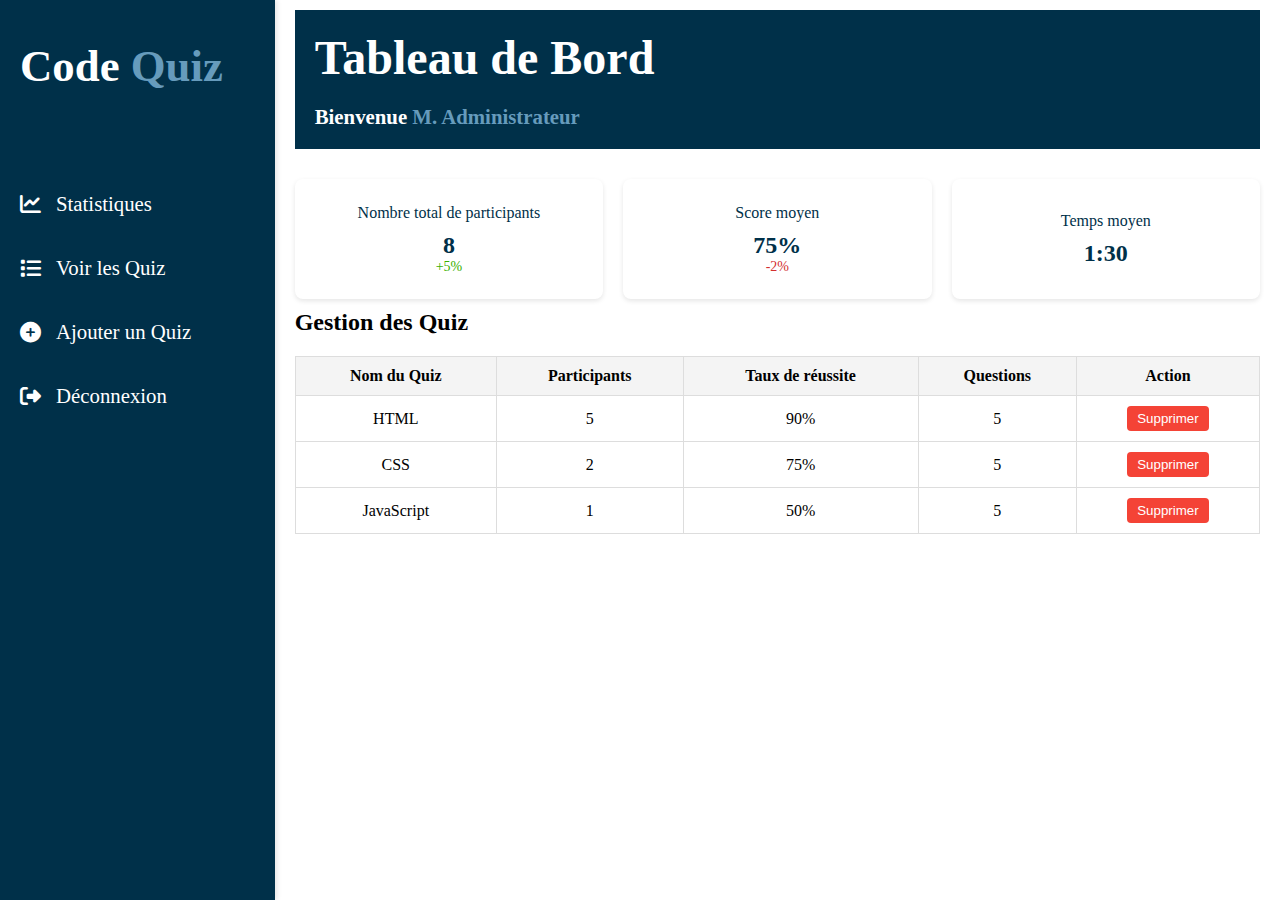
==== dashboard.html @ f44bc965 "first commit" ====
<!DOCTYPE html>
<html lang="en">
<head>
  <meta charset="UTF-8">
  <meta name="viewport" content="width=device-width, initial-scale=1.0">
  <title>Quiz Dashboard</title>
  <link rel="stylesheet" href="style.css">
  <link rel="stylesheet" href="st.css">
  <link rel="stylesheet" href="https://cdnjs.cloudflare.com/ajax/libs/font-awesome/6.5.0/css/all.min.css">

</head>
<body>
  <div class="dashboard">
    <aside class="sidebar">

    <div class="logo" style="margin-left: 20px; margin-top:40px; font-size: 2.8rem;">Code <span style="color: #669bbc;">Quiz</span></div>

    <ul class="menu">
      <li id="statistiqueBtn"><i class="fa-solid fa-chart-line"></i> Statistiques</li>
      <li id="voirQuiz"><i class="fa-solid fa-list"></i> Voir les Quiz</li>
      <li id="AddQuiz"><i class="fa-solid fa-plus-circle"></i> Ajouter un Quiz</li>
      <li id="home"><i class="fa-solid fa-sign-out-alt"></i> Déconnexion</li>
    </ul>
    </aside>

    <!-- Contenu principal -->
     <div class="main">
        <div class="title">
            <h1>Tableau de Bord</h1>
            <p>Bienvenue <span>M. Administrateur</span></p>
        </div>

        <main id="content-contrainer">
     
            <!-- ---------------------------------------- form quiz card to add -->
                <!-- <form id="addQuizForm"> -->
                    <div class="addQuiz-form">
                        <div class="input-container">
                        <label for="quiz-Title">Titre de Quiz</label>
                        <input type="text" id="quiz-Title"  placeholder="Entrez le titre du quiz"  required>
                        </div>
                        
                        <div class="input-container">
                        <label for="quizDifficulty">Difficulté</label>
                        <input type="text" id="quizDifficulty"  placeholder="Facile, Moyenne, Difficile" required>
                        </div>
                        
                        <div class="input-container">
                        <label for="quizQuestions">Nombre de Questions</label>
                        <input type="number" id="quizQuestions" placeholder="Entrez le nombre de questions" required>
                        </div>
                        
                        <div class="input-container">
                        <label for="quizDuration">Durée</label>
                        <input type="number" id="quizDuration" placeholder="Durée en secondes" required>
                        </div>
            
                        <div class="input-container">
                        <label for="quizCategory">Catégorie</label>
                        <input type="text" id="quizCategory" placeholder="Entrez la catégorie" required>
                        </div>
             
                        <div class="button">
                        <button type="submit" id="addQuizBtn">Ajouter le Quiz</button>
                        </div>
                    
                    </div>
                    <!-- -------------------- Box model to add question -->
                    <div class="endQuizBoxModul" id="displayBoxModul">
                        <h2>Le Quiz est ajouté avec succès !</h2>
                        <div class="button">
                          <button onclick="PassToAddQuestion()">Ajouter les Questions</button>
                          <button onclick="backDashbord()">Retour au Dashbord</button>
                        </div>
                    </div>

                <!-- </form> -->
                 <!-- --------------------------------------- From questions -->
        <div class="quiz-form-container" id="questionsForm">
                <div class="input-container">
                    <label for="questionText">Question:</label>
                    <input type="text" id="questionText" placeholder="Entrez la question">
                </div>

                <div class="input-container">
                    <label for="quizType">Type de Question:</label>
                    <select id="quizType" onchange="ChoiceQuestionType()">
                      <option  value="mcq">Choix Multiple</option>
                      <option  value="boolean">Vrai / Faux</option>
                      <option  value="text">Texte</option>
                    </select>
                </div>

                <div class="input-container">
                      <!-- Options pour MCQ -->
                      <div id="mcqOptions">
                        <label>Options:</label>
                        <input type="text" id="option1" placeholder="Option 1">
                        <input type="text" id="option2" placeholder="Option 2">
                        <input type="text" id="option3" placeholder="Option 3">
                        <input type="text" id="option4" placeholder="Option 4">
                      </div>
                        <!-- Options pour Boolean -->
                    <div id="booleanOptions" style="display: none;">
                        <label>Réponse (Vrai ou Faux):</label>
                        <select id="booleanAnswer">
                          <option value="vrai">Vrai</option>
                          <option value="faux">Faux</option>
                        </select>
                      </div>
                         <!-- Correct Answer for Text -->
                    <div id="textAnswer" style="display: none;">
                        <label>Réponse correcte:</label>
                        <input type="text" id="correctTextAnswer" placeholder="Entrez la réponse correcte">
                      </div>
                </div>

                <div class="input-container">
                    <label for="explanation">Explication:</label>
                    <input type="text" id="explanation" placeholder="Explication de la réponse">
                </div>

                <div class="button">
                    <button onclick="addQuestion()" id="addQuestionBtn">Ajouter la Question</button>
                </div>
                  
                
        </div>
            
                
                            <section class="statistiques" id="displayStatistique">
                            <div class="stat-card">
                                <p>Nombre total de participants</p>
                                <h3>8</h3>
                                <span class="stat-change positive">+5%</span>
                            </div>
                            <div class="stat-card">
                                <p>Score moyen</p>
                                <h3>75%</h3>
                                <span class="stat-change negative">-2%</span>
                            </div>
                            <div class="stat-card">
                                <p>Temps moyen</p>
                                <h3>1:30</h3>
                            </div>
                            </section>
                
                            <section class="quiz-management" id="displayQuizManagement">
                            <h2>Gestion des Quiz</h2>
                            <table>
                                <thead>
                                <tr>
                                    <th>Nom du Quiz</th>
                                    <th>Participants</th>
                                    <th>Taux de réussite</th>
                                    <th>Questions</th>
                                    <th>Action</th>
                                </tr>
                                </thead>
                                <tbody>
                                <tr>
                                    <td>HTML</td>
                                    <td>5</td>
                                    <td>90%</td>
                                    <td>5</td>
                                    <td>
                                    <button class="btn delete-btn">Supprimer</button>
                                    </td>
                                </tr>
                                <tr>
                                    <td>CSS</td>
                                    <td>2</td>
                                    <td>75%</td>
                                    <td>5</td>
                                    <td>
                                    <button class="btn delete-btn">Supprimer</button>
                                    </td>
                                </tr>
                                <tr>
                                    <td>JavaScript</td>
                                    <td>1</td>
                                    <td>50%</td>
                                    <td>5</td>
                                    <td>
                                    <button class="btn delete-btn">Supprimer</button>
                                    </td>
                                </tr>
                                </tbody>
                            </table>
                            </section>
                            <div class="main-container">
                            </div>
            
                </main>
     </div>
   
  </div>
  <script src="quiz.js"></script>
  <script>
    var statistiqueBtn = document.getElementById('statistiqueBtn');
    var addQuiz = document.getElementById('AddQuiz');
    var statistique = document.getElementById('displayStatistique');
    var quizManagement = document.getElementById('displayQuizManagement');
    var addQuizForm = document.querySelector('.addQuiz-form');
    var voirQuiz = document.getElementById('voirQuiz');
    var boxModul = document.getElementById('displayBoxModul');
    var addQuizBtn = document.getElementById('addQuizBtn');
    var container = document.querySelector('.main-container'); 
    var dashboardMainContainer = document.getElementById('content-contrainer');
    var questionsForm = document.getElementById('questionsForm');
        container.style.display = 'none';
        addQuizForm.style.display = 'none';
        boxModul.style.display = 'none';

    statistiqueBtn.addEventListener('click', ()=>{
      statistique.style.display = 'flex';
      quizManagement.style.display = 'block';
      addQuizForm.style.display = 'none';
      container.style.display = 'none';
      questionsForm.style.display = 'none';
       
    })

 
   addQuiz.addEventListener('click', ()=>{
    statistique.style.display = 'none';
    quizManagement.style.display = 'none';
    container.style.display = 'none';
    addQuizForm.style.display = 'block';
    questionsForm.style.display = 'none';
    
   })


   voirQuiz.addEventListener('click', ()=>{
    statistique.style.display = 'none';
    quizManagement.style.display = 'none';
    addQuizForm.style.display = 'none'
    container.style.display = 'flex';
    container.style.gap = '20px';
    container.style.flexWrap = 'wrap';
    container.style.justifyContent = 'center'; 
    questionsForm.style.display = 'none';
    
   })
// ------------------------------------------------- back to home
   var home = document.getElementById('home');
    home.addEventListener('click', ()=>{
    window.location.href = 'index.html';
  })
  

    let buttonAddQuiz = document.getElementById('addQuizBtn');

    buttonAddQuiz.addEventListener('click', () => {
        let quizTitle = document.getElementById('quiz-Title').value.trim();
        let quizDifficulty = document.getElementById('quizDifficulty').value.trim();
        let quizQuestionsCount = parseInt(document.getElementById('quizQuestions').value);
        let quizDuration = parseInt(document.getElementById('quizDuration').value);
        let quizCategory = document.getElementById('quizCategory').value.trim();

        let newCardQuiz = {
            title: quizTitle,
            difficulty: quizDifficulty,
            questionsCount: quizQuestionsCount,
            duration: quizDuration,
            category: quizCategory
        };

        let ArrayQuizCards = JSON.parse(localStorage.getItem('newCardsQuiz'));

        if (!Array.isArray(ArrayQuizCards)) {
            ArrayQuizCards = [];
        }

        ArrayQuizCards.push(newCardQuiz);
        localStorage.setItem('newCardsQuiz', JSON.stringify(ArrayQuizCards));
        addQuizForm.style.display = 'none';
        dashboardMainContainer.style.alignItems = 'center';
        boxModul.style.display = 'block';
        boxModul.style.width = '100%';

    });
    
   function PassToAddQuestion(){
        boxModul.style.display = 'none';
        questionsForm.style.display = 'block';
    }


   // ---------------------------------------- show quiz cards in dashboard
   let quizCardsInfoJs = JSON.parse(localStorage.getItem('quizCardsInfo'));
         
         for (let card in quizCardsInfoJs) {
         let info = quizCardsInfoJs[card];
         
         let newCard = document.createElement('div');
         newCard.classList.add('quiz-card');
         
         newCard.innerHTML = `
             <img src="/images/img.png" alt="">
             <h3>${info.title}</h3>
             <p>${info.numberOfQuestions} questions - ${info.duration} secondes</p>
             <p class="level">Difficulté : <span id="${info.difficulty}">${info.difficulty}</span></p>
             <button class="startBtn deleteQuiz" data-category="${info.category}">Supprimer</button>
         `;
          container.appendChild(newCard);
        }
   
        //  ------------------------------------------------------------------- to show new cart Quiz
         let newCardsQuiz = JSON.parse(localStorage.getItem('newCardsQuiz'));
         
         for (let card in newCardsQuiz) {
            let info = newCardsQuiz[card];
            
            let newCard = document.createElement('div');
            newCard.classList.add('quiz-card');
            
            newCard.innerHTML = `
                <img src="/images/img.png" alt="">
                <h3>${info.title}</h3>
                <p>${info.questionsCount} questions - ${info.duration} secondes</p>
                <p class="level">Difficulté : <span id="${info.difficulty}">${info.difficulty}</span></p>
                <button class="startBtn deleteQuiz" data-category="${info.category}">Supprimer</button>
            `;
            container.appendChild(newCard);
     
         }
function ChoiceQuestionType() {
  
        let quizType = document.getElementById('quizType').value;
        let mcqType = document.getElementById('mcqOptions');
        let boolean = document.getElementById('booleanOptions');
        let textType = document.getElementById('textAnswer');
        
        if( quizType === 'mcq'){
            mcqType.style.display = 'block';
            boolean.style.display = 'none';
            textType.style.display = 'none';
        }
        else if(quizType === 'boolean'){
            boolean.style.display = 'block';
            textType.style.display = 'none'; 
            mcqType.style.display = 'none';
        }
        else{
            textType.style.display = 'block';
            mcqType.style.display = 'none';
            boolean.style.display = 'none';
        }
}

  </script>

</body>
</html>
---- style.css ----
* {
    margin: 0;
    padding: 0;
    box-sizing: border-box;
    list-style: none;
    text-decoration: none;
}
:root {
    --main-color: #1b263b;
    --seconde-color: #415a77;
    --third-color:#e0e1dd;
    --black-color: #000000;
    --white-color:#ffffff;
  }
/* -------------------------------------------- Header */
header{
    width: 100vw;
    background-color: var(--main-color);
}
.container-nav{
    width: 85%;
    display: flex;
    justify-content: space-between;
    align-items: center;
    color: #FFF;
    margin-inline: auto;
    padding: 1.5rem 0;
}
.logo {
    font-size: 2rem;
    font-weight: 900;
    color: #fff;
}
.logo span {
    color: var(--seconde-color);
}
.navbar-menu {
    display: flex;
    gap: 3rem;
}
.navbar-menu a {
    color: white;
    text-decoration: none;
    font-size: 1.2rem;
    transition: color 0.3s;
}
.navbar-menu a:hover {
    color: var(--seconde-color); 
}
.navbar-button {
    background-color: var(--seconde-color); 
    color: #FFF;
    padding: 10px 20px;
    border: none;
    border-radius: 6px;
    cursor: pointer;
    font-size: 1rem;
    transition: background-color 0.3s;
}
.navbar-button:hover {
    background-color: var(--white-color);
    color: var(--main-color);
}

/* ------------------------------------------------Hero Section */
.hero {
   width: 100vw;
   background-image: url('/images/bg.jpg');
   background-size: contain;
   background-repeat: no-repeat;
   background-position: center;
}
.container-hero{
    height:83vh;
    width: 85%;
    display: flex;
    flex-direction: column;
    justify-content: flex-end;
    align-items: center;
    text-align: center;
    margin-inline: auto;
    padding: 2rem 0;
    color: #000;
}
.hero .hero-button {
    background-color: var(--main-color) ;
    color: #fff;
    padding: 10px 20px;
    font-size: 1.1em;
    border: none;
    border-radius: 6px;
    cursor: pointer;
    transition: background-color 0.3s;
}
.hero .hero-button:hover {
    background-color: var(--seconde-color);
 
}
/* ------------------------------------- cart quiz home */
.quiz-homePage{
    width: 80vw;
    margin-inline: auto;
    display: flex;
    flex-wrap: wrap;
    justify-content: center;
    gap: 20px;
    padding: 50px 0;
    box-shadow: 0 4px 8px rgba(0, 0, 0, 0.1);
}
.quiz-homePage .titre{
    display: flex;
    flex-direction: column;
    width: 100%;
    text-align: center;
}

.quiz-homePage p{
    font-size: 2.5em;
    font-weight: 800;
    padding: 20px 0;
    width: 80%;
    margin-inline: auto;
    color: var(--main-color);
}
.quiz-home-container{
    width: 80vw;
    margin-inline: auto;
    display: flex;
    flex-wrap: wrap;
    justify-content: center;
    gap: 20px;
    padding: 50px 0;
}
.quiz-card {
    background-color:#eee;
    border-radius: 8px;
    box-shadow: 0 4px 8px rgba(0, 0, 0, 0.1);
    width: 300px;
    height: 340px;
    margin-bottom: 20px;
    text-align: center;
    transition: transform 0.5s, box-shadow 0.3s;
}

.quiz-card img{
    width: 100%;
    height: 60%;
    object-fit: fit-content;
}
.quiz-card:hover {
    transform: translateY(-10px);
    box-shadow: 0 6px 12px rgba(0, 0, 0, 0.2);
}
.quiz-card h3 {
    font-size: 1.3em;
    padding: 5px;
    color: var(--main-color);
}
.quiz-card p {
    font-size: 1em;
    font-weight: 500;
    padding: 2px;
    color: #777;
}
.quiz-card p #facile{
    color: #38b000;
    font-weight: 800;
}
.quiz-card p #moyenne{
    color: #f18701;
    font-weight: 800;
}
.quiz-card p #dificile{
    color: red;
    font-weight: 800;
}
.startBtn {
    background-color: var(--seconde-color);
    color: white;
    padding: 8px 20px;
    margin: 5px 0;
    border: none;
    border-radius: 6px;
    cursor: pointer;
    font-size: 15px;
}
.startBtn:hover {
    background-color: var(--main-color);
}

/* -----------------footer ------------------ */

footer{
    background-color: var(--main-color);
}
.footer-container {
    width: 85%;
    margin: 0 auto;
   
} 
.footer-container .part-1 {
    display: flex;
    justify-content: space-between;
    padding: 30px;
    border-bottom: 2px solid var(--seconde-color);
}
/* ----------------- footer part 1 */
.part-1 h5 {
    font-size: 1.5em;
    color: #fff;
}
.part-1 h5 span{
    color: var(--seconde-color);
}
.part-1 button{
    padding: 8px 16px;
    font-size: 1rem;
    border: none;
    border-radius: 6px;
    color:#fff;
    background-color: var(--black-color);
}
.part-1 button:hover{
    cursor: pointer;   
    background-color: var(--seconde-color);
    box-shadow: 0 2px 10px ;
    transform: translateY(-2px);
    transition: transform 0.3s ease;
}
/* ----------------- footer part 2 */
.part-2 {
    display: flex;
    justify-content: space-between;
    align-items: center;
    padding: 20px;
}

.part-2 .sub-nav a {
    text-decoration: none;
    color:#fff;
    font-size: 1em;
    padding: 0 1em;
    transition: color 0.3s;
}
.part-2 .sub-nav a:hover{
    color: var(--seconde-color); 
    filter: drop-shadow(1px 1px 20px #fff);
}

.social-icons a {
    margin: 0 20px;
}

.social-icons a i {
    font-size: 18px; 
    color: #fff;
    transition: 0.3s ease;
}

.social-icons a:hover i {
    color: var(--seconde-color); 
    filter: drop-shadow(1px 1px 20px #fff);
    transform: scale(1.2); 
}

@media screen  and (max-width: 800px){

    .container-nav .logo {
        font-size: 1.2rem;
    }
    .navbar-menu {
        gap: 2rem;
    }
    .navbar-menu a {
        font-size: 1rem;

    }
    .navbar-button {
        padding: 8px 16px;
        font-size: 0.8em;
    }
    .hero .hero-button {
        padding: 9px 18px;
        font-size: 1em;
    }
    .quiz-homePage p{
        font-size: 2.2em;
    }
  
}

@media screen  and (max-width: 950px){
    .container-nav .logo {
        font-size: 1.3rem;
    }
  
    .navbar-menu a {
        font-size: 1.1rem;

    }
    .navbar-button {
        padding: 9px 18px;
        font-size: 0.8em;
    }
    .quiz-homePage p{
        font-size: 2.2em;
    }
      /* ------------------------les cards ---------------- */
      .quiz-card h3 {
        font-size: 1.2em;
        padding: 8px 0;
    }
    .quiz-card p {
        font-size: 0.9em;
        padding: 3px;
    }
    .startBtn {
        padding: 6px 18px;
        font-size: 14px;
    }

    /* --------------------------footer  */
    
    .part-1 h5 {
        font-size: 1.2em;
    }
    .part-1 button{
        padding: 7px 15px;
        font-size: 0.9em;
    }
    .part-2 .sub-nav a {
        font-size: 0.9em;
    }
    
    .social-icons a {
        margin: 0 16px;
    }
    
    .social-icons a i {
        font-size: 16px; 
    }
    
}

@media screen  and (max-width: 770px){
    .container-nav .logo {
        font-size: 1.2rem;
        font-weight: 900;
        color: #fff;
    }
  
    .navbar-menu a {
        display: none;
    }
    .navbar-button {
        padding: 7px 14px;
        font-size: 0.8em;
    }
    .hero .hero-button {
        padding: 7px 15px;
        font-size: 0.8em;
    }
    

}
@media screen  and (max-width: 555px){
    .quiz-homePage p{
        font-size: 2em;
    }
    .quiz-card h3 {
        font-size: 1.2em;
        padding: 8px 0;
    }
    .quiz-card p {
        font-size: 1em;
        padding: 3px;
    }
    .startBtn {
        padding: 6px 16px;
        font-size: 14px;
    }
    /* ---------------footer ---------- */
    .part-1 h5 {
        font-size: 1em;
    }
    .part-1 button{
        padding: 6px 12px;
        font-size: 0.8em;
    }
    .part-2 .sub-nav a {
        font-size: 0.8em;
    }
    
    .social-icons a {
        margin: 0 15px;
    }
    
    .social-icons a i {
        font-size: 15px; 
    }
    .part-2 {
        display: flex;
        flex-direction: column;
        gap: 10px;
        padding: 16px;
    }

}



/* ------- quiz  */

.quizHeader{
    width: 100vw;
    height: 15vh;
    background-color:var(--main-color);
    font-weight: 900;
    color: #fff;
    display: flex;
    justify-content: space-around;
    align-items: center;
}
/* -------------------------- Progress count ------------------------- */
.progressLine{
    height: 10px;
    background: var(--third-color);
    position: relative;
}
.progressCount{
    position: absolute;
    height: 10px;
    width: 0;
    background-color: var(--seconde-color);
}
/* --------------------------- Quiz container (hero) ------------------ */
.quizContainer{
    height: calc(85vh - 10px) ;
    display: flex;
    justify-content: center;
    align-items: center;
}
/* --------------------------- Quiz Box ------------------------- */
.quizBox{
    width: 75%;
    color: #000;
    padding: 20px;
    text-align: center;
    background-color: var(--third-color);
    border-radius: 6px;
}
/* --------------------------- Title --------------------------- */
#quizTitle{
    color: var(--main-color);
    padding: 30px 0;
    height: 110px;
    margin-bottom: 20px;
}
/* -------------------------- Options --------------------------- */
.optionsBox{
    height: 200px;
    display: flex;
    flex-direction: column;
    justify-content: center;
}
.optionsBox .op{
    width: 100%;
    margin-bottom: 10px;
    line-height: 40px;
    background-color: var(--white-color);
    text-align: center;
    cursor: pointer;
    border-radius: 4px;
    border: none;
}
.optionsBox .op:hover{
    background-color: #eee;
}
/* ------------------------ Button to pass ---------------------- */
.quizBtn{
    width: 150px;
    height: 40px;
    margin-top: 10px;
    background-color: var(--seconde-color);
    color: #fff;
    border: none;
    border-radius: 6px;
    font-size: 1em;
}
.quizBtn:hover{
    background-color: var(--main-color);
    cursor: pointer;
}
.exp{
    height: 120px;
    width: calc(75% - 40px);
    background-color: #fff;
    box-shadow: 0 5px 15px rgba(0, 0, 0, 0.1);
    color: var(--main-color);
    position: absolute;
    display: none;
    line-height: 120px;
    font-size: 1.2em;
}
#input {
    width: 100%;
    padding: 10px;
    margin-top: 60px;
    text-align: center;
    border-radius: 4px;
    border: none;
    box-shadow: 0 5px 15px rgba(0, 0, 0, 0.1);
}
#input:focus{
    outline: none;  
}

.booleanOp{
    width: 100%;
    margin-bottom: 10px;
    line-height: 40px;
    background-color: var(--white-color);
    text-align: center;
    cursor: pointer;
    border-radius: 4px;
    border: none;
}
.booleanOp:hover{
    background-color: #eee;
}
.btnMgTp{
    margin-top: 50px;
}

.endQuizBoxModul{
    width: 80%;
    display: flex;
    justify-content: center;
    flex-direction: column;
    align-items: center;
    text-align: center;
    background-color: #fff;
    box-shadow: 0 5px 15px rgba(0, 0, 0, 0.1);
    border-radius: 6px;
    padding: 30px;
}

.endQuizBoxModul h2{
    font-size: 2.5rem;
    padding: 20px;
    color: #1b263b;
}
.endQuizBoxModul p{
    font-size: 1.5rem;
    padding: 20px;
    color: #1b263b;
}
.endQuizBoxModul p span{
    color: #777;
    font-size: 2rem;
}
.endQuizBoxModul .button{
    display: flex;
    justify-content: center;
    align-items: center;
    gap: 20px;
}
.endQuizBoxModul .button button{
    min-width: 150px;
    max-width: 200px;
    height: 40px;
    padding: 10px;
    margin-top: 10px;
    background-color: var(--seconde-color);
    color: #fff;
    border: none;
    border-radius: 6px;
    font-size: 1em;
}
.endQuizBoxModul button:hover{
    background-color: var(--main-color);
    cursor: pointer;
}

.dashboard {
    display: flex;
  }
  
  .sidebar {
    width: 280px;
    background-color: #003049;
    color: #fff;
    min-height: 100vh;
    box-shadow: 2px 0 5px rgba(0, 0, 0, 0.1);
  }
  
  
  .menu {
    list-style: none;
    text-align: center;
    margin-top: 80px;
  }
  
  .menu li {
    padding: 15px 20px;
    display: flex;
    align-items: center;
    cursor: pointer;
    font-size: 1.3rem;
    padding: 20px;
  }
  
  .menu li i {
    margin-right: 15px;
  }
  
  .menu li:hover {
    background-color: #669bbc;
  }
  
  /* Main Content */
  .main {
    display: flex;
    flex-direction: column;
    padding: 10px 20px 20px 20px;
    width: 80vw;
  }
  .main .title{
   padding: 20px;
   background-color: #003049;
   color: #fff;
 
  }
  .main .title{
    font-size: 1.5rem;
    margin-bottom: 20px;
    font-weight: 800;
  }
  .main .title p{
    padding-top: 20px;
    font-size: 1.3rem;

  }
  .main .title p span{
    color: #669bbc;
   
  }

  
  header h1 {
    font-size: 28px;
    margin-bottom: 5px;
  }
  

  /* -----------------------------------Statistiques box cards */
  .statistiques {
    display: flex;
    justify-content: center;
    align-items: center;
    height: 140px;
    gap: 20px;
    /* margin-bottom: 10px; */
  }
  
  .stat-card {
    background-color: #fff;
    width: 100%;
    height: 120px;
    border-radius: 8px;
    padding: 20px;
    box-shadow: 0 2px 5px rgba(0, 0, 0, 0.1);
    display: flex;
    flex-direction: column;
    justify-content: center;
    align-items: center;
    color: #003049;
  }
  .stat-card p{
    color: #003049;
    font-weight: 500;
    padding-bottom: 10px;
  }
  .stat-card h3 {
    font-size: 24px;
  }
  .stat-card:hover{
    color: #669bbc;
  }
  .stat-change {
    font-size: 14px;
  }
  .positive{
    color: #38b000;
  }
  .negative{
    color: #d32f2f;
  }
 
  /* ------------------------------------------  end statistique box*/
  
  /* ----------------------------Gestion des Quiz : show table quiz added and delete posibility */
  .quiz-management table {
    width: 100%;
    border-collapse: collapse;
    margin-top: 20px;
  }

  .quiz-management th, 
  .quiz-management td {
    padding: 10px;
    border: 1px solid #ddd;
    text-align: center;
  }
  
  .quiz-management th {
    background-color: #f4f4f4;
  }
  
  .quiz-management .btn {
    padding: 5px 10px;
    border: none;
    border-radius: 4px;
    cursor: pointer;
  }
  
  /* .edit-btn {
    background-color: #ffc107;
    color: #fff;
  } */
  
  .delete-btn {
    background-color: #f44336;
    color: #fff;
  }
  
  /* .edit-btn:hover {
    background-color: #e0a800;
  } */
  
  .delete-btn:hover {
    background-color: #d32f2f;
  }

  .addQuiz-form {
    width: 400px;
    margin: 0 auto;
    padding: 25px 20px 10px 20px;
    border-radius: 10px;
    background-color: #e5e5e5;
    box-shadow: 0 4px 6px rgba(0, 0, 0, 0.1);
    display: none;
  }
  
  .input-container {
    margin-bottom: 15px;
    border-radius: 4px;
  }
  
  .input-container label {
    font-weight: 600;
    color: #003049;
  }
  
  .input-container input {
    width: 100%;
    margin: 2px  auto;
    padding: 10px 12px;
    border: none;
    border-radius: 4px;
  }

  .button{
    display: flex;
    justify-content: center;
    align-items: center;
  }
  
  #addQuizBtn {
    width: 150px;
    padding: 10px;
    font-size: 0.9em;
    color: #fff;
    background-color: #003049;
    border: none;
    border-radius: 4px;
    margin: 0  auto;
  }
  
  #addQuizBtn:hover {
    background-color: #669bbc;
    cursor: pointer;
  }
  

#addQuizForm{
    display: flex;
    justify-content: center;
    align-items: center;
}
#displayBoxModul{
    display: none;
}
#questionsForm{
    display: none;
}
#displayBoxModul{
    display: none;
}
.quiz-form-container{
    width: 400px;
    margin: 0 auto;
    padding: 25px 20px 10px 20px;
    border-radius: 10px;
    background-color: #e5e5e5;
    box-shadow: 0 4px 6px rgba(0, 0, 0, 0.1);
    display: none;
}
#addQuestionBtn{
    width: 150px;
    padding: 10px;
    font-size: 0.9em;
    color: #fff;
    background-color: #003049;
    border: none;
    border-radius: 4px;
    margin: 0  auto;
}
#quizType{
    width: 100%;
    padding: 8px;
    border-radius: 4px;
    background-color: #e5e5e5;
    border: 1px solid #1b263b;
    margin-top: 5px;
}

#booleanAnswer{
    width: 100%;
    padding: 8px;
    border-radius: 4px;
    background-color: #e5e5e5;
    border: 1px solid #1b263b;
    margin-top: 5px;
}
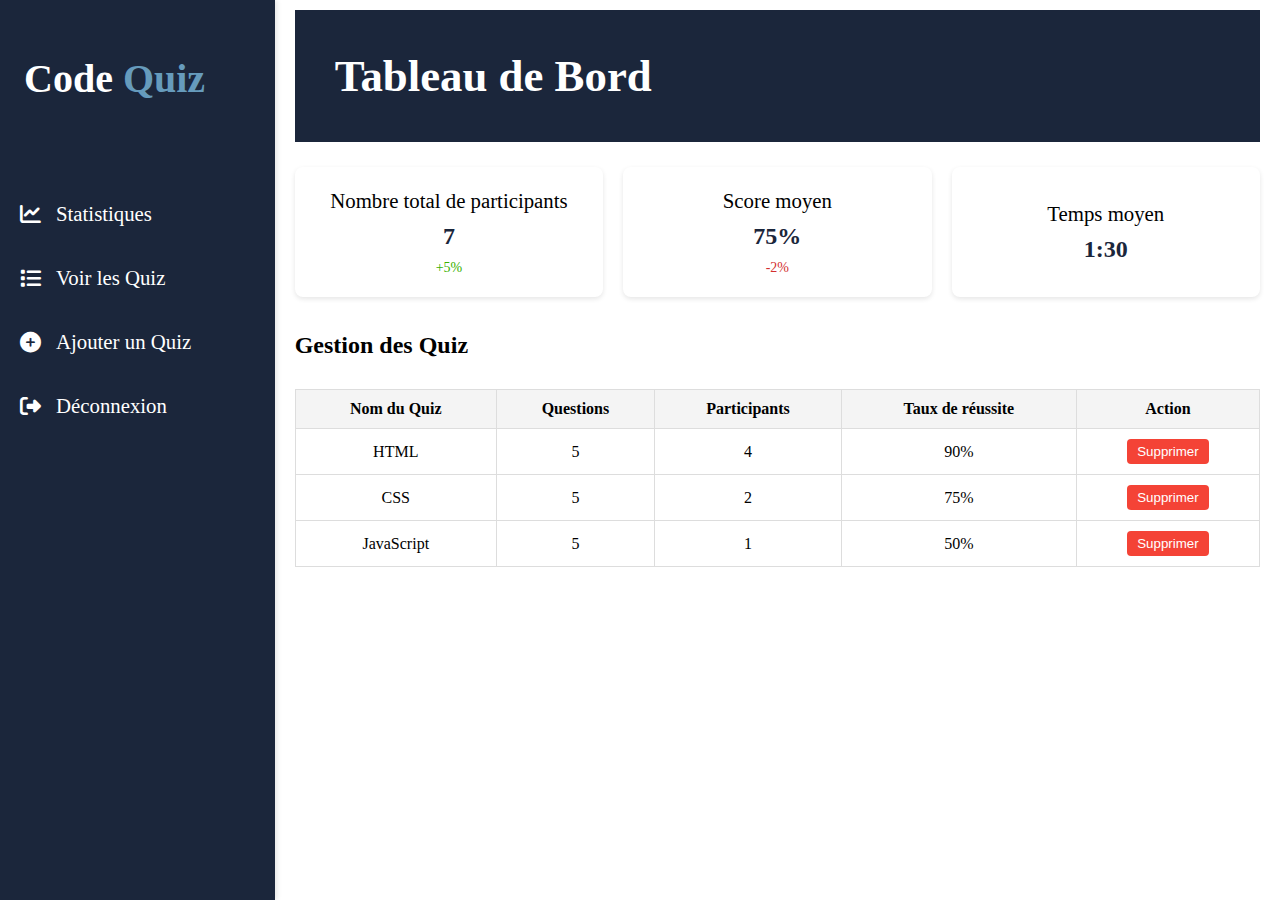
==== commit 70392eb8: "last update" ====
--- a/dashboard.html
+++ b/dashboard.html
@@ -5,7 +5,6 @@
   <meta name="viewport" content="width=device-width, initial-scale=1.0">
   <title>Quiz Dashboard</title>
   <link rel="stylesheet" href="style.css">
-  <link rel="stylesheet" href="st.css">
   <link rel="stylesheet" href="https://cdnjs.cloudflare.com/ajax/libs/font-awesome/6.5.0/css/all.min.css">
 
 </head>
@@ -13,7 +12,7 @@
   <div class="dashboard">
     <aside class="sidebar">
 
-    <div class="logo" style="margin-left: 20px; margin-top:40px; font-size: 2.8rem;">Code <span style="color: #669bbc;">Quiz</span></div>
+    <div class="logo" style="margin-left: 24px; margin-top:55px; font-size: 2.5rem;">Code <span style="color: #669bbc;">Quiz</span></div>
 
     <ul class="menu">
       <li id="statistiqueBtn"><i class="fa-solid fa-chart-line"></i> Statistiques</li>
@@ -27,7 +26,6 @@
      <div class="main">
         <div class="title">
             <h1>Tableau de Bord</h1>
-            <p>Bienvenue <span>M. Administrateur</span></p>
         </div>
 
         <main id="content-contrainer">
@@ -68,9 +66,9 @@
                     <!-- -------------------- Box model to add question -->
                     <div class="endQuizBoxModul" id="displayBoxModul">
                         <h2>Le Quiz est ajouté avec succès !</h2>
+                        <input type="number" placeholder="Entrer le nombre des questions  " id="inputNbrQuestions" style="width: 60%;padding: 10px 12px; margin: 10px;">
                         <div class="button">
                           <button onclick="PassToAddQuestion()">Ajouter les Questions</button>
-                          <button onclick="backDashbord()">Retour au Dashbord</button>
                         </div>
                     </div>
 
@@ -92,27 +90,31 @@
                 </div>
 
                 <div class="input-container">
-                      <!-- Options pour MCQ -->
-                      <div id="mcqOptions">
-                        <label>Options:</label>
-                        <input type="text" id="option1" placeholder="Option 1">
-                        <input type="text" id="option2" placeholder="Option 2">
-                        <input type="text" id="option3" placeholder="Option 3">
-                        <input type="text" id="option4" placeholder="Option 4">
-                      </div>
-                        <!-- Options pour Boolean -->
+
+                    <div id="mcqOptions">
+                    <label>Options:</label>
+                    <input type="text" id="option1" placeholder="Option 1">
+                    <input type="text" id="option2" placeholder="Option 2">
+                    <input type="text" id="option3" placeholder="Option 3">
+                    <input type="text" id="option4" placeholder="Option 4">
+                    <div>
+                        <label>Réponse correcte:</label>
+                        <input type="text"  placeholder="Entrez indice de bonne réponse" id="correctAnswer">
+                    </div>
+                    </div>
+
                     <div id="booleanOptions" style="display: none;">
-                        <label>Réponse (Vrai ou Faux):</label>
+                        <label>Réponse correcte:</label>
                         <select id="booleanAnswer">
                           <option value="vrai">Vrai</option>
                           <option value="faux">Faux</option>
                         </select>
                       </div>
-                         <!-- Correct Answer for Text -->
-                    <div id="textAnswer" style="display: none;">
+
+                    <div id="textAnswer" style="display: none;" >
                         <label>Réponse correcte:</label>
-                        <input type="text" id="correctTextAnswer" placeholder="Entrez la réponse correcte">
-                      </div>
+                        <input type="text" id="correctTextAnswer" placeholder="Entrez la réponse correcte" id="correctAnswer">
+                    </div>
                 </div>
 
                 <div class="input-container">
@@ -120,9 +122,11 @@
                     <input type="text" id="explanation" placeholder="Explication de la réponse">
                 </div>
 
-                <div class="button">
+                <div style="display: flex; flex-direction: column; align-items: center; gap: 10px;">
                     <button onclick="addQuestion()" id="addQuestionBtn">Ajouter la Question</button>
-                </div>
+                    <p id="progressMessage" style="color: gray;"></p>
+                </div>
+               
                   
                 
         </div>
@@ -131,7 +135,7 @@
                             <section class="statistiques" id="displayStatistique">
                             <div class="stat-card">
                                 <p>Nombre total de participants</p>
-                                <h3>8</h3>
+                                <h3>7</h3>
                                 <span class="stat-change positive">+5%</span>
                             </div>
                             <div class="stat-card">
@@ -151,9 +155,9 @@
                                 <thead>
                                 <tr>
                                     <th>Nom du Quiz</th>
+                                    <th>Questions</th>
                                     <th>Participants</th>
-                                    <th>Taux de réussite</th>
-                                    <th>Questions</th>
+                                    <th>Taux de réussite</th>   
                                     <th>Action</th>
                                 </tr>
                                 </thead>
@@ -161,26 +165,26 @@
                                 <tr>
                                     <td>HTML</td>
                                     <td>5</td>
+                                    <td>4</td>
                                     <td>90%</td>
-                                    <td>5</td>
                                     <td>
                                     <button class="btn delete-btn">Supprimer</button>
                                     </td>
                                 </tr>
                                 <tr>
                                     <td>CSS</td>
+                                    <td>5</td>
                                     <td>2</td>
                                     <td>75%</td>
-                                    <td>5</td>
                                     <td>
                                     <button class="btn delete-btn">Supprimer</button>
                                     </td>
                                 </tr>
                                 <tr>
                                     <td>JavaScript</td>
+                                    <td>5</td>
                                     <td>1</td>
                                     <td>50%</td>
-                                    <td>5</td>
                                     <td>
                                     <button class="btn delete-btn">Supprimer</button>
                                     </td>
@@ -195,162 +199,8 @@
      </div>
    
   </div>
-  <script src="quiz.js"></script>
-  <script>
-    var statistiqueBtn = document.getElementById('statistiqueBtn');
-    var addQuiz = document.getElementById('AddQuiz');
-    var statistique = document.getElementById('displayStatistique');
-    var quizManagement = document.getElementById('displayQuizManagement');
-    var addQuizForm = document.querySelector('.addQuiz-form');
-    var voirQuiz = document.getElementById('voirQuiz');
-    var boxModul = document.getElementById('displayBoxModul');
-    var addQuizBtn = document.getElementById('addQuizBtn');
-    var container = document.querySelector('.main-container'); 
-    var dashboardMainContainer = document.getElementById('content-contrainer');
-    var questionsForm = document.getElementById('questionsForm');
-        container.style.display = 'none';
-        addQuizForm.style.display = 'none';
-        boxModul.style.display = 'none';
-
-    statistiqueBtn.addEventListener('click', ()=>{
-      statistique.style.display = 'flex';
-      quizManagement.style.display = 'block';
-      addQuizForm.style.display = 'none';
-      container.style.display = 'none';
-      questionsForm.style.display = 'none';
-       
-    })
-
- 
-   addQuiz.addEventListener('click', ()=>{
-    statistique.style.display = 'none';
-    quizManagement.style.display = 'none';
-    container.style.display = 'none';
-    addQuizForm.style.display = 'block';
-    questionsForm.style.display = 'none';
-    
-   })
-
-
-   voirQuiz.addEventListener('click', ()=>{
-    statistique.style.display = 'none';
-    quizManagement.style.display = 'none';
-    addQuizForm.style.display = 'none'
-    container.style.display = 'flex';
-    container.style.gap = '20px';
-    container.style.flexWrap = 'wrap';
-    container.style.justifyContent = 'center'; 
-    questionsForm.style.display = 'none';
-    
-   })
-// ------------------------------------------------- back to home
-   var home = document.getElementById('home');
-    home.addEventListener('click', ()=>{
-    window.location.href = 'index.html';
-  })
-  
-
-    let buttonAddQuiz = document.getElementById('addQuizBtn');
-
-    buttonAddQuiz.addEventListener('click', () => {
-        let quizTitle = document.getElementById('quiz-Title').value.trim();
-        let quizDifficulty = document.getElementById('quizDifficulty').value.trim();
-        let quizQuestionsCount = parseInt(document.getElementById('quizQuestions').value);
-        let quizDuration = parseInt(document.getElementById('quizDuration').value);
-        let quizCategory = document.getElementById('quizCategory').value.trim();
-
-        let newCardQuiz = {
-            title: quizTitle,
-            difficulty: quizDifficulty,
-            questionsCount: quizQuestionsCount,
-            duration: quizDuration,
-            category: quizCategory
-        };
-
-        let ArrayQuizCards = JSON.parse(localStorage.getItem('newCardsQuiz'));
-
-        if (!Array.isArray(ArrayQuizCards)) {
-            ArrayQuizCards = [];
-        }
-
-        ArrayQuizCards.push(newCardQuiz);
-        localStorage.setItem('newCardsQuiz', JSON.stringify(ArrayQuizCards));
-        addQuizForm.style.display = 'none';
-        dashboardMainContainer.style.alignItems = 'center';
-        boxModul.style.display = 'block';
-        boxModul.style.width = '100%';
-
-    });
-    
-   function PassToAddQuestion(){
-        boxModul.style.display = 'none';
-        questionsForm.style.display = 'block';
-    }
-
-
-   // ---------------------------------------- show quiz cards in dashboard
-   let quizCardsInfoJs = JSON.parse(localStorage.getItem('quizCardsInfo'));
-         
-         for (let card in quizCardsInfoJs) {
-         let info = quizCardsInfoJs[card];
-         
-         let newCard = document.createElement('div');
-         newCard.classList.add('quiz-card');
-         
-         newCard.innerHTML = `
-             <img src="/images/img.png" alt="">
-             <h3>${info.title}</h3>
-             <p>${info.numberOfQuestions} questions - ${info.duration} secondes</p>
-             <p class="level">Difficulté : <span id="${info.difficulty}">${info.difficulty}</span></p>
-             <button class="startBtn deleteQuiz" data-category="${info.category}">Supprimer</button>
-         `;
-          container.appendChild(newCard);
-        }
-   
-        //  ------------------------------------------------------------------- to show new cart Quiz
-         let newCardsQuiz = JSON.parse(localStorage.getItem('newCardsQuiz'));
-         
-         for (let card in newCardsQuiz) {
-            let info = newCardsQuiz[card];
-            
-            let newCard = document.createElement('div');
-            newCard.classList.add('quiz-card');
-            
-            newCard.innerHTML = `
-                <img src="/images/img.png" alt="">
-                <h3>${info.title}</h3>
-                <p>${info.questionsCount} questions - ${info.duration} secondes</p>
-                <p class="level">Difficulté : <span id="${info.difficulty}">${info.difficulty}</span></p>
-                <button class="startBtn deleteQuiz" data-category="${info.category}">Supprimer</button>
-            `;
-            container.appendChild(newCard);
-     
-         }
-function ChoiceQuestionType() {
-  
-        let quizType = document.getElementById('quizType').value;
-        let mcqType = document.getElementById('mcqOptions');
-        let boolean = document.getElementById('booleanOptions');
-        let textType = document.getElementById('textAnswer');
-        
-        if( quizType === 'mcq'){
-            mcqType.style.display = 'block';
-            boolean.style.display = 'none';
-            textType.style.display = 'none';
-        }
-        else if(quizType === 'boolean'){
-            boolean.style.display = 'block';
-            textType.style.display = 'none'; 
-            mcqType.style.display = 'none';
-        }
-        else{
-            textType.style.display = 'block';
-            mcqType.style.display = 'none';
-            boolean.style.display = 'none';
-        }
-}
-
-  </script>
+
+  <script src="dashbord.js"></script>
 
 </body>
 </html>
--- a/style.css
+++ b/style.css
@@ -162,15 +162,15 @@
     padding: 2px;
     color: #777;
 }
-.quiz-card p #facile{
+.quiz-card p #Facile{
     color: #38b000;
     font-weight: 800;
 }
-.quiz-card p #moyenne{
+.quiz-card p #Moyenne{
     color: #f18701;
     font-weight: 800;
 }
-.quiz-card p #dificile{
+.quiz-card p #Difficile{
     color: red;
     font-weight: 800;
 }
@@ -588,7 +588,7 @@
   
   .sidebar {
     width: 280px;
-    background-color: #003049;
+    background-color: var(--main-color);
     color: #fff;
     min-height: 100vh;
     box-shadow: 2px 0 5px rgba(0, 0, 0, 0.1);
@@ -615,7 +615,7 @@
   }
   
   .menu li:hover {
-    background-color: #669bbc;
+    background-color: var(--seconde-color);
   }
   
   /* Main Content */
@@ -626,32 +626,18 @@
     width: 80vw;
   }
   .main .title{
-   padding: 20px;
-   background-color: #003049;
+   padding: 40px;
+   background-color: var(--main-color);
    color: #fff;
  
   }
   .main .title{
-    font-size: 1.5rem;
+    font-size: 1.4rem;
     margin-bottom: 20px;
     font-weight: 800;
   }
-  .main .title p{
-    padding-top: 20px;
-    font-size: 1.3rem;
-
-  }
-  .main .title p span{
-    color: #669bbc;
-   
-  }
-
-  
-  header h1 {
-    font-size: 28px;
-    margin-bottom: 5px;
-  }
-  
+
+
 
   /* -----------------------------------Statistiques box cards */
   .statistiques {
@@ -660,32 +646,32 @@
     align-items: center;
     height: 140px;
     gap: 20px;
-    /* margin-bottom: 10px; */
+    margin-bottom: 30px;
   }
   
   .stat-card {
     background-color: #fff;
     width: 100%;
-    height: 120px;
-    border-radius: 8px;
-    padding: 20px;
+    height: 130px;
+    border-radius: 0.5em;
+    padding:1.5em;
     box-shadow: 0 2px 5px rgba(0, 0, 0, 0.1);
     display: flex;
     flex-direction: column;
     justify-content: center;
-    align-items: center;
-    color: #003049;
+    gap: 10px;
+    align-items: center;
+    color: var(--main-color);
   }
   .stat-card p{
-    color: #003049;
-    font-weight: 500;
-    padding-bottom: 10px;
+    color: var(--black-color);
+    font-size: 1.3em;
   }
   .stat-card h3 {
-    font-size: 24px;
+    font-size: 1.5em;
   }
   .stat-card:hover{
-    color: #669bbc;
+    color:#669bbc;
   }
   .stat-change {
     font-size: 14px;
@@ -703,7 +689,7 @@
   .quiz-management table {
     width: 100%;
     border-collapse: collapse;
-    margin-top: 20px;
+    margin-top: 30px;
   }
 
   .quiz-management th, 
@@ -724,19 +710,12 @@
     cursor: pointer;
   }
   
-  /* .edit-btn {
-    background-color: #ffc107;
-    color: #fff;
-  } */
   
   .delete-btn {
     background-color: #f44336;
     color: #fff;
   }
   
-  /* .edit-btn:hover {
-    background-color: #e0a800;
-  } */
   
   .delete-btn:hover {
     background-color: #d32f2f;
@@ -759,7 +738,7 @@
   
   .input-container label {
     font-weight: 600;
-    color: #003049;
+    color: var(--main-color);
   }
   
   .input-container input {
@@ -769,7 +748,6 @@
     border: none;
     border-radius: 4px;
   }
-
   .button{
     display: flex;
     justify-content: center;
@@ -781,7 +759,7 @@
     padding: 10px;
     font-size: 0.9em;
     color: #fff;
-    background-color: #003049;
+    background-color: var(--main-color);
     border: none;
     border-radius: 4px;
     margin: 0  auto;
@@ -821,7 +799,7 @@
     padding: 10px;
     font-size: 0.9em;
     color: #fff;
-    background-color: #003049;
+    background-color: var(--main-color);
     border: none;
     border-radius: 4px;
     margin: 0  auto;
@@ -831,7 +809,7 @@
     padding: 8px;
     border-radius: 4px;
     background-color: #e5e5e5;
-    border: 1px solid #1b263b;
+    border: 1px solid var(--main-color);
     margin-top: 5px;
 }
 
@@ -840,6 +818,6 @@
     padding: 8px;
     border-radius: 4px;
     background-color: #e5e5e5;
-    border: 1px solid #1b263b;
+    border: 1px solid var(--main-color);
     margin-top: 5px;
 }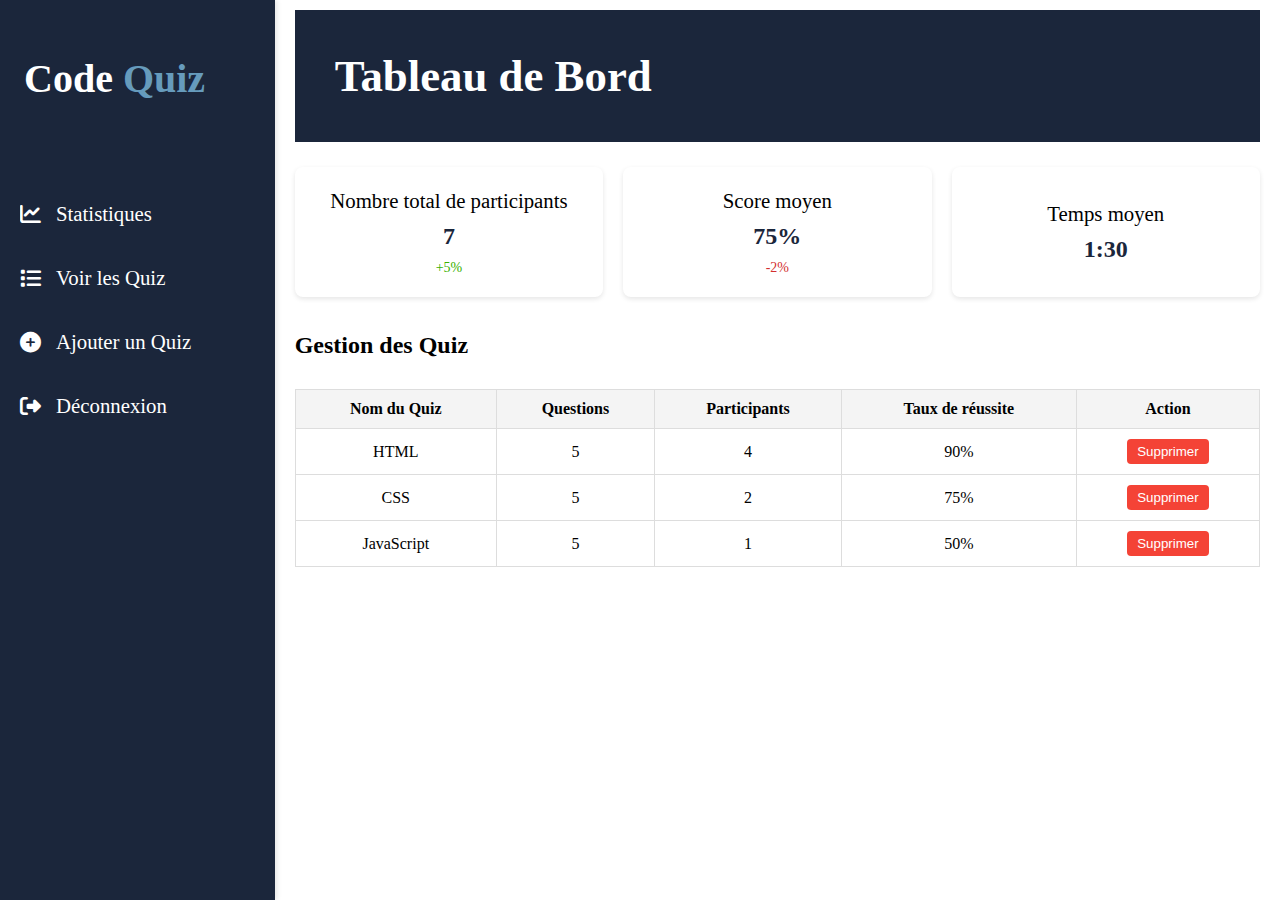
==== commit dcb93115: "last update" ====
--- a/dashboard.html
+++ b/dashboard.html
@@ -1,207 +1,252 @@
 <!DOCTYPE html>
 <html lang="en">
-<head>
-  <meta charset="UTF-8">
-  <meta name="viewport" content="width=device-width, initial-scale=1.0">
-  <title>Quiz Dashboard</title>
-  <link rel="stylesheet" href="style.css">
-  <link rel="stylesheet" href="https://cdnjs.cloudflare.com/ajax/libs/font-awesome/6.5.0/css/all.min.css">
-
-</head>
-<body>
-  <div class="dashboard">
-    <aside class="sidebar">
-
-    <div class="logo" style="margin-left: 24px; margin-top:55px; font-size: 2.5rem;">Code <span style="color: #669bbc;">Quiz</span></div>
-
-    <ul class="menu">
-      <li id="statistiqueBtn"><i class="fa-solid fa-chart-line"></i> Statistiques</li>
-      <li id="voirQuiz"><i class="fa-solid fa-list"></i> Voir les Quiz</li>
-      <li id="AddQuiz"><i class="fa-solid fa-plus-circle"></i> Ajouter un Quiz</li>
-      <li id="home"><i class="fa-solid fa-sign-out-alt"></i> Déconnexion</li>
-    </ul>
-    </aside>
-
-    <!-- Contenu principal -->
-     <div class="main">
+  <head>
+    <meta charset="UTF-8" />
+    <meta name="viewport" content="width=device-width, initial-scale=1.0" />
+    <title>Quiz Dashboard</title>
+    <link rel="stylesheet" href="style.css" />
+    <link
+      rel="stylesheet"
+      href="https://cdnjs.cloudflare.com/ajax/libs/font-awesome/6.5.0/css/all.min.css" />
+  </head>
+  <body>
+    <div class="dashboard">
+      <aside class="sidebar">
+        <div
+          class="logo"
+          style="margin-left: 24px; margin-top: 55px; font-size: 2.5rem">
+          Code <span style="color: #669bbc">Quiz</span>
+        </div>
+
+        <ul class="menu">
+          <li id="statistiqueBtn">
+            <i class="fa-solid fa-chart-line"></i> Statistiques
+          </li>
+          <li id="voirQuiz"><i class="fa-solid fa-list"></i> Voir les Quiz</li>
+          <li id="AddQuiz">
+            <i class="fa-solid fa-plus-circle"></i> Ajouter un Quiz
+          </li>
+          <li id="home">
+            <i class="fa-solid fa-sign-out-alt"></i> Déconnexion
+          </li>
+        </ul>
+      </aside>
+
+      <!-- Contenu principal -->
+      <div class="main">
         <div class="title">
-            <h1>Tableau de Bord</h1>
+          <h1>Tableau de Bord</h1>
         </div>
 
         <main id="content-contrainer">
-     
-            <!-- ---------------------------------------- form quiz card to add -->
-                <!-- <form id="addQuizForm"> -->
-                    <div class="addQuiz-form">
-                        <div class="input-container">
-                        <label for="quiz-Title">Titre de Quiz</label>
-                        <input type="text" id="quiz-Title"  placeholder="Entrez le titre du quiz"  required>
-                        </div>
-                        
-                        <div class="input-container">
-                        <label for="quizDifficulty">Difficulté</label>
-                        <input type="text" id="quizDifficulty"  placeholder="Facile, Moyenne, Difficile" required>
-                        </div>
-                        
-                        <div class="input-container">
-                        <label for="quizQuestions">Nombre de Questions</label>
-                        <input type="number" id="quizQuestions" placeholder="Entrez le nombre de questions" required>
-                        </div>
-                        
-                        <div class="input-container">
-                        <label for="quizDuration">Durée</label>
-                        <input type="number" id="quizDuration" placeholder="Durée en secondes" required>
-                        </div>
-            
-                        <div class="input-container">
-                        <label for="quizCategory">Catégorie</label>
-                        <input type="text" id="quizCategory" placeholder="Entrez la catégorie" required>
-                        </div>
-             
-                        <div class="button">
-                        <button type="submit" id="addQuizBtn">Ajouter le Quiz</button>
-                        </div>
-                    
-                    </div>
-                    <!-- -------------------- Box model to add question -->
-                    <div class="endQuizBoxModul" id="displayBoxModul">
-                        <h2>Le Quiz est ajouté avec succès !</h2>
-                        <input type="number" placeholder="Entrer le nombre des questions  " id="inputNbrQuestions" style="width: 60%;padding: 10px 12px; margin: 10px;">
-                        <div class="button">
-                          <button onclick="PassToAddQuestion()">Ajouter les Questions</button>
-                        </div>
-                    </div>
-
-                <!-- </form> -->
-                 <!-- --------------------------------------- From questions -->
-        <div class="quiz-form-container" id="questionsForm">
-                <div class="input-container">
-                    <label for="questionText">Question:</label>
-                    <input type="text" id="questionText" placeholder="Entrez la question">
+          <!-- ---------------------------------------- form quiz card to add -->
+          <!-- <form id="addQuizForm"> -->
+          <div class="addQuiz-form">
+            <div class="input-container">
+              <label for="quiz-Title">Titre de Quiz</label>
+              <input
+                type="text"
+                id="quiz-Title"
+                placeholder="Entrez le titre du quiz"
+                required />
+            </div>
+
+            <div class="input-container">
+              <label for="quizDifficulty">Difficulté</label>
+              <input
+                type="text"
+                id="quizDifficulty"
+                placeholder="Facile, Moyenne, Difficile"
+                required />
+            </div>
+
+            <div class="input-container">
+              <label for="quizQuestions">Nombre de Questions</label>
+              <input
+                type="number"
+                id="quizQuestions"
+                placeholder="Entrez le nombre de questions"
+                required />
+            </div>
+
+            <div class="input-container">
+              <label for="quizDuration">Durée</label>
+              <input
+                type="number"
+                id="quizDuration"
+                placeholder="Durée en secondes"
+                required />
+            </div>
+
+            <div class="input-container">
+              <label for="quizCategory">Catégorie</label>
+              <input
+                type="text"
+                id="quizCategory"
+                placeholder="Entrez la catégorie"
+                required />
+            </div>
+
+            <div class="button">
+              <button type="submit" id="addQuizBtn">Ajouter le Quiz</button>
+            </div>
+          </div>
+          <!-- -------------------- Box model to add question -->
+          <div class="endQuizBoxModul" id="displayBoxModul">
+            <h2>Le Quiz est ajouté avec succès !</h2>
+            <input
+              type="number"
+              placeholder="Entrer le nombre des questions  "
+              id="inputNbrQuestions"
+              style="width: 60%; padding: 10px 12px; margin: 10px" />
+            <div class="button">
+              <button onclick="PassToAddQuestion()">
+                Ajouter les Questions
+              </button>
+            </div>
+          </div>
+
+          <!-- </form> -->
+          <!-- --------------------------------------- From questions -->
+          <div class="quiz-form-container" id="questionsForm">
+            <div class="input-container">
+              <label for="questionText">Question:</label>
+              <input
+                type="text"
+                id="questionText"
+                placeholder="Entrez la question" />
+            </div>
+
+            <div class="input-container">
+              <label for="quizType">Type de Question:</label>
+              <select id="quizType" onchange="ChoiceQuestionType()">
+                <option value="mcq">Choix Multiple</option>
+                <option value="boolean">Vrai / Faux</option>
+                <option value="text">Texte</option>
+              </select>
+            </div>
+
+            <div class="input-container">
+              <div id="mcqOptions">
+                <label>Options:</label>
+                <input type="text" id="option1" placeholder="Option 1" />
+                <input type="text" id="option2" placeholder="Option 2" />
+                <input type="text" id="option3" placeholder="Option 3" />
+                <input type="text" id="option4" placeholder="Option 4" />
+                <div>
+                  <label>Réponse correcte:</label>
+                  <input
+                    type="text"
+                    placeholder="Entrez indice de bonne réponse"
+                    id="correctAnswer" />
                 </div>
-
-                <div class="input-container">
-                    <label for="quizType">Type de Question:</label>
-                    <select id="quizType" onchange="ChoiceQuestionType()">
-                      <option  value="mcq">Choix Multiple</option>
-                      <option  value="boolean">Vrai / Faux</option>
-                      <option  value="text">Texte</option>
-                    </select>
-                </div>
-
-                <div class="input-container">
-
-                    <div id="mcqOptions">
-                    <label>Options:</label>
-                    <input type="text" id="option1" placeholder="Option 1">
-                    <input type="text" id="option2" placeholder="Option 2">
-                    <input type="text" id="option3" placeholder="Option 3">
-                    <input type="text" id="option4" placeholder="Option 4">
-                    <div>
-                        <label>Réponse correcte:</label>
-                        <input type="text"  placeholder="Entrez indice de bonne réponse" id="correctAnswer">
-                    </div>
-                    </div>
-
-                    <div id="booleanOptions" style="display: none;">
-                        <label>Réponse correcte:</label>
-                        <select id="booleanAnswer">
-                          <option value="vrai">Vrai</option>
-                          <option value="faux">Faux</option>
-                        </select>
-                      </div>
-
-                    <div id="textAnswer" style="display: none;" >
-                        <label>Réponse correcte:</label>
-                        <input type="text" id="correctTextAnswer" placeholder="Entrez la réponse correcte" id="correctAnswer">
-                    </div>
-                </div>
-
-                <div class="input-container">
-                    <label for="explanation">Explication:</label>
-                    <input type="text" id="explanation" placeholder="Explication de la réponse">
-                </div>
-
-                <div style="display: flex; flex-direction: column; align-items: center; gap: 10px;">
-                    <button onclick="addQuestion()" id="addQuestionBtn">Ajouter la Question</button>
-                    <p id="progressMessage" style="color: gray;"></p>
-                </div>
-               
-                  
-                
-        </div>
-            
-                
-                            <section class="statistiques" id="displayStatistique">
-                            <div class="stat-card">
-                                <p>Nombre total de participants</p>
-                                <h3>7</h3>
-                                <span class="stat-change positive">+5%</span>
-                            </div>
-                            <div class="stat-card">
-                                <p>Score moyen</p>
-                                <h3>75%</h3>
-                                <span class="stat-change negative">-2%</span>
-                            </div>
-                            <div class="stat-card">
-                                <p>Temps moyen</p>
-                                <h3>1:30</h3>
-                            </div>
-                            </section>
-                
-                            <section class="quiz-management" id="displayQuizManagement">
-                            <h2>Gestion des Quiz</h2>
-                            <table>
-                                <thead>
-                                <tr>
-                                    <th>Nom du Quiz</th>
-                                    <th>Questions</th>
-                                    <th>Participants</th>
-                                    <th>Taux de réussite</th>   
-                                    <th>Action</th>
-                                </tr>
-                                </thead>
-                                <tbody>
-                                <tr>
-                                    <td>HTML</td>
-                                    <td>5</td>
-                                    <td>4</td>
-                                    <td>90%</td>
-                                    <td>
-                                    <button class="btn delete-btn">Supprimer</button>
-                                    </td>
-                                </tr>
-                                <tr>
-                                    <td>CSS</td>
-                                    <td>5</td>
-                                    <td>2</td>
-                                    <td>75%</td>
-                                    <td>
-                                    <button class="btn delete-btn">Supprimer</button>
-                                    </td>
-                                </tr>
-                                <tr>
-                                    <td>JavaScript</td>
-                                    <td>5</td>
-                                    <td>1</td>
-                                    <td>50%</td>
-                                    <td>
-                                    <button class="btn delete-btn">Supprimer</button>
-                                    </td>
-                                </tr>
-                                </tbody>
-                            </table>
-                            </section>
-                            <div class="main-container">
-                            </div>
-            
-                </main>
-     </div>
-   
-  </div>
-
-  <script src="dashbord.js"></script>
-
-</body>
+              </div>
+
+              <div id="booleanOptions" style="display: none">
+                <label>Réponse correcte:</label>
+                <select id="booleanAnswer">
+                  <option value="vrai">Vrai</option>
+                  <option value="faux">Faux</option>
+                </select>
+              </div>
+
+              <div id="textAnswer" style="display: none">
+                <label>Réponse correcte:</label>
+                <input
+                  type="text"
+                  id="correctTextAnswer"
+                  placeholder="Entrez la réponse correcte"
+                  id="correctAnswer" />
+              </div>
+            </div>
+
+            <div class="input-container">
+              <label for="explanation">Explication:</label>
+              <input
+                type="text"
+                id="explanation"
+                placeholder="Explication de la réponse" />
+            </div>
+
+            <div
+              style="
+                display: flex;
+                flex-direction: column;
+                align-items: center;
+                gap: 10px;
+              ">
+              <button onclick="addQuestion()" id="addQuestionBtn">
+                Ajouter la Question
+              </button>
+              <p id="progressMessage" style="color: gray"></p>
+            </div>
+          </div>
+
+          <section class="statistiques" id="displayStatistique">
+            <div class="stat-card">
+              <p>Nombre total de participants</p>
+              <h3>7</h3>
+              <span class="stat-change positive">+5%</span>
+            </div>
+            <div class="stat-card">
+              <p>Score moyen</p>
+              <h3>75%</h3>
+              <span class="stat-change negative">-2%</span>
+            </div>
+            <div class="stat-card">
+              <p>Temps moyen</p>
+              <h3>1:30</h3>
+            </div>
+          </section>
+
+          <section class="quiz-management" id="displayQuizManagement">
+            <h2>Gestion des Quiz</h2>
+            <table>
+              <thead>
+                <tr>
+                  <th>Nom du Quiz</th>
+                  <th>Questions</th>
+                  <th>Participants</th>
+                  <th>Taux de réussite</th>
+                  <th>Action</th>
+                </tr>
+              </thead>
+              <tbody>
+                <tr>
+                  <td>HTML</td>
+                  <td>5</td>
+                  <td>4</td>
+                  <td>90%</td>
+                  <td>
+                    <button class="btn delete-btn">Supprimer</button>
+                  </td>
+                </tr>
+                <tr>
+                  <td>CSS</td>
+                  <td>5</td>
+                  <td>2</td>
+                  <td>75%</td>
+                  <td>
+                    <button class="btn delete-btn">Supprimer</button>
+                  </td>
+                </tr>
+                <tr>
+                  <td>JavaScript</td>
+                  <td>5</td>
+                  <td>1</td>
+                  <td>50%</td>
+                  <td>
+                    <button class="btn delete-btn">Supprimer</button>
+                  </td>
+                </tr>
+              </tbody>
+            </table>
+          </section>
+          <div class="main-container"></div>
+        </main>
+      </div>
+    </div>
+
+    <script src="dashbord.js"></script>
+  </body>
 </html>
-   
--- a/style.css
+++ b/style.css
@@ -820,4 +820,14 @@
     background-color: #e5e5e5;
     border: 1px solid var(--main-color);
     margin-top: 5px;
+}
+#timerBox{
+  height: 30px;
+  text-align: center;
+  color: #1b263b;
+}
+#timer{
+  background: #fff;
+  padding: 6px 12px;
+  border-radius: 4px;
 }